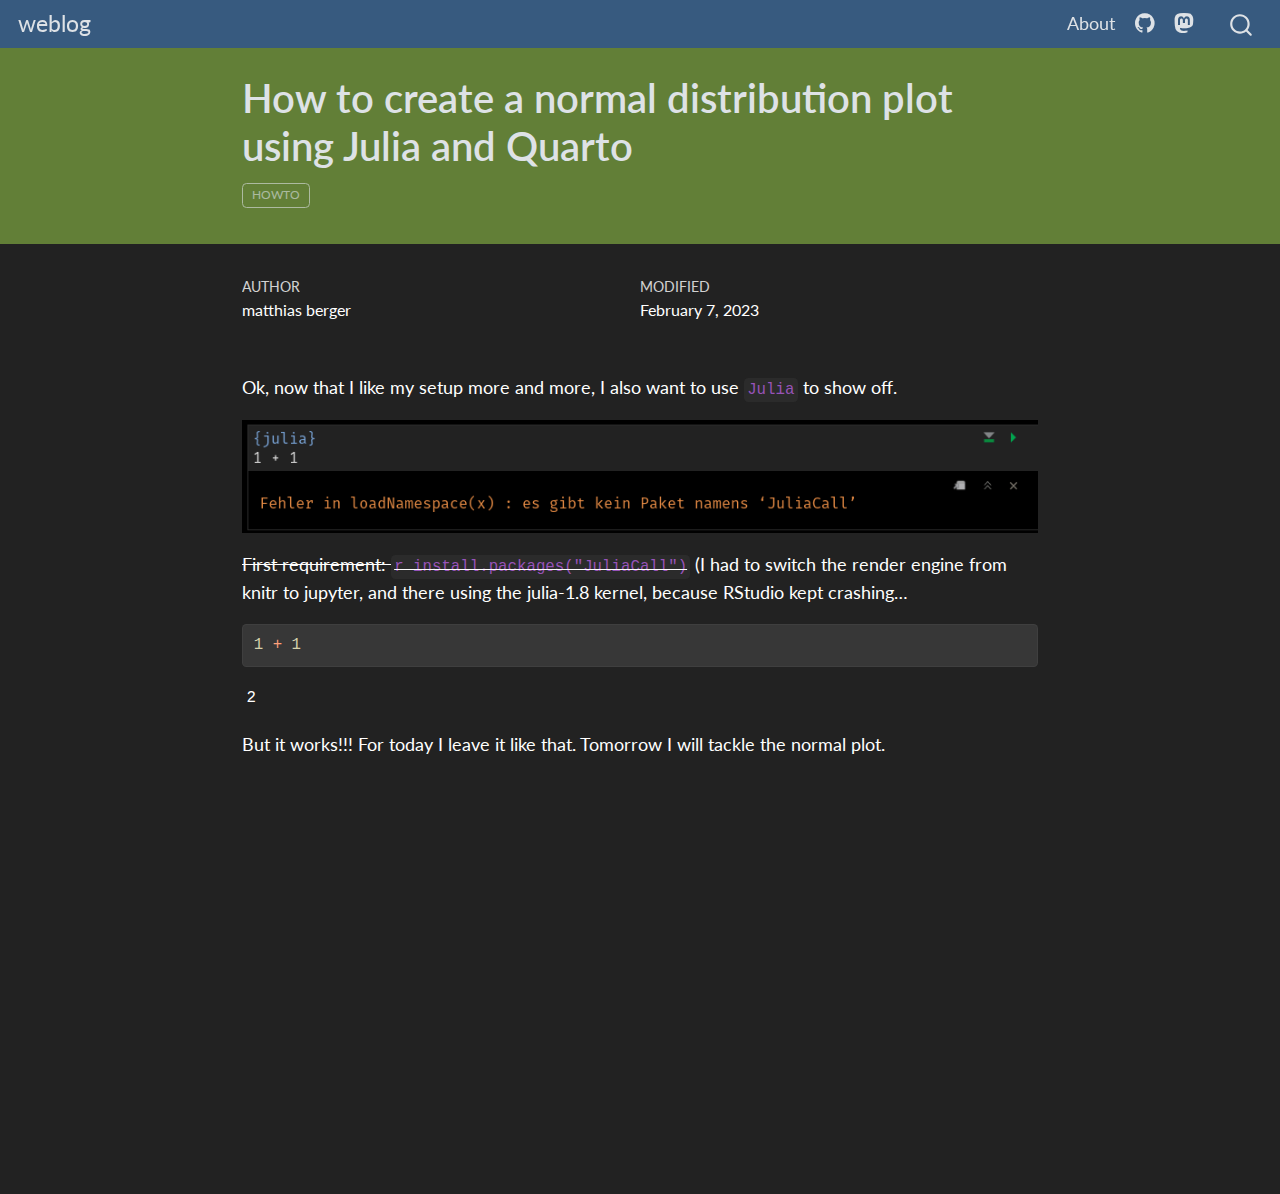
==== posts/first-time-julia/index.html @ 8086cf8e "Built site for gh-pages" ====
<!DOCTYPE html>
<html xmlns="http://www.w3.org/1999/xhtml" lang="en" xml:lang="en"><head>

<meta charset="utf-8">
<meta name="generator" content="quarto-1.2.335">

<meta name="viewport" content="width=device-width, initial-scale=1.0, user-scalable=yes">

<meta name="author" content="matthias berger">

<title>weblog - How to create a normal distribution plot using Julia and Quarto</title>
<style>
code{white-space: pre-wrap;}
span.smallcaps{font-variant: small-caps;}
div.columns{display: flex; gap: min(4vw, 1.5em);}
div.column{flex: auto; overflow-x: auto;}
div.hanging-indent{margin-left: 1.5em; text-indent: -1.5em;}
ul.task-list{list-style: none;}
ul.task-list li input[type="checkbox"] {
  width: 0.8em;
  margin: 0 0.8em 0.2em -1.6em;
  vertical-align: middle;
}
pre > code.sourceCode { white-space: pre; position: relative; }
pre > code.sourceCode > span { display: inline-block; line-height: 1.25; }
pre > code.sourceCode > span:empty { height: 1.2em; }
.sourceCode { overflow: visible; }
code.sourceCode > span { color: inherit; text-decoration: inherit; }
div.sourceCode { margin: 1em 0; }
pre.sourceCode { margin: 0; }
@media screen {
div.sourceCode { overflow: auto; }
}
@media print {
pre > code.sourceCode { white-space: pre-wrap; }
pre > code.sourceCode > span { text-indent: -5em; padding-left: 5em; }
}
pre.numberSource code
  { counter-reset: source-line 0; }
pre.numberSource code > span
  { position: relative; left: -4em; counter-increment: source-line; }
pre.numberSource code > span > a:first-child::before
  { content: counter(source-line);
    position: relative; left: -1em; text-align: right; vertical-align: baseline;
    border: none; display: inline-block;
    -webkit-touch-callout: none; -webkit-user-select: none;
    -khtml-user-select: none; -moz-user-select: none;
    -ms-user-select: none; user-select: none;
    padding: 0 4px; width: 4em;
    color: #aaaaaa;
  }
pre.numberSource { margin-left: 3em; border-left: 1px solid #aaaaaa;  padding-left: 4px; }
div.sourceCode
  {   }
@media screen {
pre > code.sourceCode > span > a:first-child::before { text-decoration: underline; }
}
code span.al { color: #ff0000; font-weight: bold; } /* Alert */
code span.an { color: #60a0b0; font-weight: bold; font-style: italic; } /* Annotation */
code span.at { color: #7d9029; } /* Attribute */
code span.bn { color: #40a070; } /* BaseN */
code span.bu { color: #008000; } /* BuiltIn */
code span.cf { color: #007020; font-weight: bold; } /* ControlFlow */
code span.ch { color: #4070a0; } /* Char */
code span.cn { color: #880000; } /* Constant */
code span.co { color: #60a0b0; font-style: italic; } /* Comment */
code span.cv { color: #60a0b0; font-weight: bold; font-style: italic; } /* CommentVar */
code span.do { color: #ba2121; font-style: italic; } /* Documentation */
code span.dt { color: #902000; } /* DataType */
code span.dv { color: #40a070; } /* DecVal */
code span.er { color: #ff0000; font-weight: bold; } /* Error */
code span.ex { } /* Extension */
code span.fl { color: #40a070; } /* Float */
code span.fu { color: #06287e; } /* Function */
code span.im { color: #008000; font-weight: bold; } /* Import */
code span.in { color: #60a0b0; font-weight: bold; font-style: italic; } /* Information */
code span.kw { color: #007020; font-weight: bold; } /* Keyword */
code span.op { color: #666666; } /* Operator */
code span.ot { color: #007020; } /* Other */
code span.pp { color: #bc7a00; } /* Preprocessor */
code span.sc { color: #4070a0; } /* SpecialChar */
code span.ss { color: #bb6688; } /* SpecialString */
code span.st { color: #4070a0; } /* String */
code span.va { color: #19177c; } /* Variable */
code span.vs { color: #4070a0; } /* VerbatimString */
code span.wa { color: #60a0b0; font-weight: bold; font-style: italic; } /* Warning */
</style>


<script src="../../site_libs/quarto-nav/quarto-nav.js"></script>
<script src="../../site_libs/quarto-nav/headroom.min.js"></script>
<script src="../../site_libs/clipboard/clipboard.min.js"></script>
<script src="../../site_libs/quarto-search/autocomplete.umd.js"></script>
<script src="../../site_libs/quarto-search/fuse.min.js"></script>
<script src="../../site_libs/quarto-search/quarto-search.js"></script>
<meta name="quarto:offset" content="../../">
<script src="../../site_libs/quarto-html/quarto.js"></script>
<script src="../../site_libs/quarto-html/popper.min.js"></script>
<script src="../../site_libs/quarto-html/tippy.umd.min.js"></script>
<script src="../../site_libs/quarto-html/anchor.min.js"></script>
<link href="../../site_libs/quarto-html/tippy.css" rel="stylesheet">
<link href="../../site_libs/quarto-html/quarto-syntax-highlighting-dark.css" rel="stylesheet" id="quarto-text-highlighting-styles">
<script src="../../site_libs/bootstrap/bootstrap.min.js"></script>
<link href="../../site_libs/bootstrap/bootstrap-icons.css" rel="stylesheet">
<link href="../../site_libs/bootstrap/bootstrap.min.css" rel="stylesheet" id="quarto-bootstrap" data-mode="dark">
<script id="quarto-search-options" type="application/json">{
  "location": "navbar",
  "copy-button": false,
  "collapse-after": 3,
  "panel-placement": "end",
  "type": "overlay",
  "limit": 20,
  "language": {
    "search-no-results-text": "No results",
    "search-matching-documents-text": "matching documents",
    "search-copy-link-title": "Copy link to search",
    "search-hide-matches-text": "Hide additional matches",
    "search-more-match-text": "more match in this document",
    "search-more-matches-text": "more matches in this document",
    "search-clear-button-title": "Clear",
    "search-detached-cancel-button-title": "Cancel",
    "search-submit-button-title": "Submit"
  }
}</script>


<link rel="stylesheet" href="../../styles.css">
</head>

<body class="nav-fixed fullcontent">

<div id="quarto-search-results"></div>
  <header id="quarto-header" class="headroom fixed-top">
    <nav class="navbar navbar-expand-lg navbar-dark ">
      <div class="navbar-container container-fluid">
      <div class="navbar-brand-container">
    <a class="navbar-brand" href="../../index.html">
    <span class="navbar-title">weblog</span>
    </a>
  </div>
          <button class="navbar-toggler" type="button" data-bs-toggle="collapse" data-bs-target="#navbarCollapse" aria-controls="navbarCollapse" aria-expanded="false" aria-label="Toggle navigation" onclick="if (window.quartoToggleHeadroom) { window.quartoToggleHeadroom(); }">
  <span class="navbar-toggler-icon"></span>
</button>
          <div class="collapse navbar-collapse" id="navbarCollapse">
            <ul class="navbar-nav navbar-nav-scroll ms-auto">
  <li class="nav-item">
    <a class="nav-link" href="../../about.html">
 <span class="menu-text">About</span></a>
  </li>  
  <li class="nav-item compact">
    <a class="nav-link" href="https://github.com/"><i class="bi bi-github" role="img">
</i> 
 <span class="menu-text"></span></a>
  </li>  
  <li class="nav-item compact">
    <a class="nav-link" href="https://fosstodon.org"><i class="bi bi-mastodon" role="img">
</i> 
 <span class="menu-text"></span></a>
  </li>  
</ul>
              <div id="quarto-search" class="" title="Search"></div>
          </div> <!-- /navcollapse -->
      </div> <!-- /container-fluid -->
    </nav>
</header>
<!-- content -->
<header id="title-block-header" class="quarto-title-block default page-columns page-full">
  <div class="quarto-title-banner page-columns page-full">
    <div class="quarto-title column-body">
      <h1 class="title">How to create a normal distribution plot using Julia and Quarto</h1>
                                <div class="quarto-categories">
                <div class="quarto-category">howto</div>
              </div>
                  </div>
  </div>
    
  
  <div class="quarto-title-meta">

      <div>
      <div class="quarto-title-meta-heading">Author</div>
      <div class="quarto-title-meta-contents">
               <p>matthias berger </p>
            </div>
    </div>
      
    
      <div>
      <div class="quarto-title-meta-heading">Modified</div>
      <div class="quarto-title-meta-contents">
        <p class="date-modified">February 7, 2023</p>
      </div>
    </div>
      
    </div>
    
  
  </header><div id="quarto-content" class="quarto-container page-columns page-rows-contents page-layout-article page-navbar">
<!-- sidebar -->
<!-- margin-sidebar -->
    
<!-- main -->
<main class="content quarto-banner-title-block" id="quarto-document-content">




<p>Ok, now that I like my setup more and more, I also want to use <code>Julia</code> to show off.</p>
<p><img src="images/image-1199289492.png" class="img-fluid"></p>
<p><del>First requirement: <code>r install.packages("JuliaCall")</code></del> (I had to switch the render engine from knitr to jupyter, and there using the julia-1.8 kernel, because RStudio kept crashing…</p>
<div class="cell" data-execution_count="1">
<div class="sourceCode cell-code" id="cb1"><pre class="sourceCode julia code-with-copy"><code class="sourceCode julia"><span id="cb1-1"><a href="#cb1-1" aria-hidden="true" tabindex="-1"></a><span class="fl">1</span> <span class="op">+</span> <span class="fl">1</span></span></code><button title="Copy to Clipboard" class="code-copy-button"><i class="bi"></i></button></pre></div>
<div class="cell-output cell-output-display" data-execution_count="2">
<pre><code>2</code></pre>
</div>
</div>
<p>But it works!!! For today I leave it like that. Tomorrow I will tackle the normal plot.</p>



</main> <!-- /main -->
<script id="quarto-html-after-body" type="application/javascript">
window.document.addEventListener("DOMContentLoaded", function (event) {
  const toggleBodyColorMode = (bsSheetEl) => {
    const mode = bsSheetEl.getAttribute("data-mode");
    const bodyEl = window.document.querySelector("body");
    if (mode === "dark") {
      bodyEl.classList.add("quarto-dark");
      bodyEl.classList.remove("quarto-light");
    } else {
      bodyEl.classList.add("quarto-light");
      bodyEl.classList.remove("quarto-dark");
    }
  }
  const toggleBodyColorPrimary = () => {
    const bsSheetEl = window.document.querySelector("link#quarto-bootstrap");
    if (bsSheetEl) {
      toggleBodyColorMode(bsSheetEl);
    }
  }
  toggleBodyColorPrimary();  
  const icon = "";
  const anchorJS = new window.AnchorJS();
  anchorJS.options = {
    placement: 'right',
    icon: icon
  };
  anchorJS.add('.anchored');
  const clipboard = new window.ClipboardJS('.code-copy-button', {
    target: function(trigger) {
      return trigger.previousElementSibling;
    }
  });
  clipboard.on('success', function(e) {
    // button target
    const button = e.trigger;
    // don't keep focus
    button.blur();
    // flash "checked"
    button.classList.add('code-copy-button-checked');
    var currentTitle = button.getAttribute("title");
    button.setAttribute("title", "Copied!");
    let tooltip;
    if (window.bootstrap) {
      button.setAttribute("data-bs-toggle", "tooltip");
      button.setAttribute("data-bs-placement", "left");
      button.setAttribute("data-bs-title", "Copied!");
      tooltip = new bootstrap.Tooltip(button, 
        { trigger: "manual", 
          customClass: "code-copy-button-tooltip",
          offset: [0, -8]});
      tooltip.show();    
    }
    setTimeout(function() {
      if (tooltip) {
        tooltip.hide();
        button.removeAttribute("data-bs-title");
        button.removeAttribute("data-bs-toggle");
        button.removeAttribute("data-bs-placement");
      }
      button.setAttribute("title", currentTitle);
      button.classList.remove('code-copy-button-checked');
    }, 1000);
    // clear code selection
    e.clearSelection();
  });
  function tippyHover(el, contentFn) {
    const config = {
      allowHTML: true,
      content: contentFn,
      maxWidth: 500,
      delay: 100,
      arrow: false,
      appendTo: function(el) {
          return el.parentElement;
      },
      interactive: true,
      interactiveBorder: 10,
      theme: 'quarto',
      placement: 'bottom-start'
    };
    window.tippy(el, config); 
  }
  const noterefs = window.document.querySelectorAll('a[role="doc-noteref"]');
  for (var i=0; i<noterefs.length; i++) {
    const ref = noterefs[i];
    tippyHover(ref, function() {
      // use id or data attribute instead here
      let href = ref.getAttribute('data-footnote-href') || ref.getAttribute('href');
      try { href = new URL(href).hash; } catch {}
      const id = href.replace(/^#\/?/, "");
      const note = window.document.getElementById(id);
      return note.innerHTML;
    });
  }
  const findCites = (el) => {
    const parentEl = el.parentElement;
    if (parentEl) {
      const cites = parentEl.dataset.cites;
      if (cites) {
        return {
          el,
          cites: cites.split(' ')
        };
      } else {
        return findCites(el.parentElement)
      }
    } else {
      return undefined;
    }
  };
  var bibliorefs = window.document.querySelectorAll('a[role="doc-biblioref"]');
  for (var i=0; i<bibliorefs.length; i++) {
    const ref = bibliorefs[i];
    const citeInfo = findCites(ref);
    if (citeInfo) {
      tippyHover(citeInfo.el, function() {
        var popup = window.document.createElement('div');
        citeInfo.cites.forEach(function(cite) {
          var citeDiv = window.document.createElement('div');
          citeDiv.classList.add('hanging-indent');
          citeDiv.classList.add('csl-entry');
          var biblioDiv = window.document.getElementById('ref-' + cite);
          if (biblioDiv) {
            citeDiv.innerHTML = biblioDiv.innerHTML;
          }
          popup.appendChild(citeDiv);
        });
        return popup.innerHTML;
      });
    }
  }
});
</script>
</div> <!-- /content -->



</body></html>
---- site_libs/quarto-html/tippy.css ----
.tippy-box[data-animation=fade][data-state=hidden]{opacity:0}[data-tippy-root]{max-width:calc(100vw - 10px)}.tippy-box{position:relative;background-color:#333;color:#fff;border-radius:4px;font-size:14px;line-height:1.4;white-space:normal;outline:0;transition-property:transform,visibility,opacity}.tippy-box[data-placement^=top]>.tippy-arrow{bottom:0}.tippy-box[data-placement^=top]>.tippy-arrow:before{bottom:-7px;left:0;border-width:8px 8px 0;border-top-color:initial;transform-origin:center top}.tippy-box[data-placement^=bottom]>.tippy-arrow{top:0}.tippy-box[data-placement^=bottom]>.tippy-arrow:before{top:-7px;left:0;border-width:0 8px 8px;border-bottom-color:initial;transform-origin:center bottom}.tippy-box[data-placement^=left]>.tippy-arrow{right:0}.tippy-box[data-placement^=left]>.tippy-arrow:before{border-width:8px 0 8px 8px;border-left-color:initial;right:-7px;transform-origin:center left}.tippy-box[data-placement^=right]>.tippy-arrow{left:0}.tippy-box[data-placement^=right]>.tippy-arrow:before{left:-7px;border-width:8px 8px 8px 0;border-right-color:initial;transform-origin:center right}.tippy-box[data-inertia][data-state=visible]{transition-timing-function:cubic-bezier(.54,1.5,.38,1.11)}.tippy-arrow{width:16px;height:16px;color:#333}.tippy-arrow:before{content:"";position:absolute;border-color:transparent;border-style:solid}.tippy-content{position:relative;padding:5px 9px;z-index:1}
---- site_libs/quarto-html/quarto-syntax-highlighting-dark.css ----
/* quarto syntax highlight colors */
:root {
  --quarto-hl-al-color: #f07178;
  --quarto-hl-an-color: #d4d0ab;
  --quarto-hl-at-color: #00e0e0;
  --quarto-hl-bn-color: #d4d0ab;
  --quarto-hl-bu-color: #abe338;
  --quarto-hl-ch-color: #abe338;
  --quarto-hl-co-color: #f8f8f2;
  --quarto-hl-cv-color: #ffd700;
  --quarto-hl-cn-color: #ffd700;
  --quarto-hl-cf-color: #ffa07a;
  --quarto-hl-dt-color: #ffa07a;
  --quarto-hl-dv-color: #d4d0ab;
  --quarto-hl-do-color: #f8f8f2;
  --quarto-hl-er-color: #f07178;
  --quarto-hl-ex-color: #00e0e0;
  --quarto-hl-fl-color: #d4d0ab;
  --quarto-hl-fu-color: #ffa07a;
  --quarto-hl-im-color: #abe338;
  --quarto-hl-in-color: #d4d0ab;
  --quarto-hl-kw-color: #ffa07a;
  --quarto-hl-op-color: #ffa07a;
  --quarto-hl-ot-color: #00e0e0;
  --quarto-hl-pp-color: #dcc6e0;
  --quarto-hl-re-color: #00e0e0;
  --quarto-hl-sc-color: #abe338;
  --quarto-hl-ss-color: #abe338;
  --quarto-hl-st-color: #abe338;
  --quarto-hl-va-color: #00e0e0;
  --quarto-hl-vs-color: #abe338;
  --quarto-hl-wa-color: #dcc6e0;
}

/* other quarto variables */
:root {
  --quarto-font-monospace: SFMono-Regular, Menlo, Monaco, Consolas, "Liberation Mono", "Courier New", monospace;
}

code span.al {
  font-weight: bold;
  color: #f07178;
}

code span.an {
  color: #d4d0ab;
}

code span.at {
  color: #00e0e0;
}

code span.bn {
  color: #d4d0ab;
}

code span.bu {
  color: #abe338;
}

code span.ch {
  color: #abe338;
}

code span.co {
  font-style: italic;
  color: #f8f8f2;
}

code span.cv {
  color: #ffd700;
}

code span.cn {
  color: #ffd700;
}

code span.cf {
  font-weight: bold;
  color: #ffa07a;
}

code span.dt {
  color: #ffa07a;
}

code span.dv {
  color: #d4d0ab;
}

code span.do {
  color: #f8f8f2;
}

code span.er {
  color: #f07178;
  text-decoration: underline;
}

code span.ex {
  font-weight: bold;
  color: #00e0e0;
}

code span.fl {
  color: #d4d0ab;
}

code span.fu {
  color: #ffa07a;
}

code span.im {
  color: #abe338;
}

code span.in {
  color: #d4d0ab;
}

code span.kw {
  font-weight: bold;
  color: #ffa07a;
}

pre > code.sourceCode > span {
  color: #f8f8f2;
}

code span {
  color: #f8f8f2;
}

code.sourceCode > span {
  color: #f8f8f2;
}

div.sourceCode,
div.sourceCode pre.sourceCode {
  color: #f8f8f2;
}

code span.op {
  color: #ffa07a;
}

code span.ot {
  color: #00e0e0;
}

code span.pp {
  color: #dcc6e0;
}

code span.re {
  color: #00e0e0;
}

code span.sc {
  color: #abe338;
}

code span.ss {
  color: #abe338;
}

code span.st {
  color: #abe338;
}

code span.va {
  color: #00e0e0;
}

code span.vs {
  color: #abe338;
}

code span.wa {
  color: #dcc6e0;
}

.prevent-inlining {
  content: "</";
}

/*# sourceMappingURL=935a306eefa94366c21e1a970dddb765.css.map */
---- styles.css ----
/* css styles */
.navbar {
	position: relative;
	display: flex;
	display: -webkit-flex;
	flex-wrap: wrap;
	-webkit-flex-wrap: wrap;
	align-items: center;
	-webkit-align-items: center;
	justify-content: space-between;
	-webkit-justify-content: space-between;
	padding-top: 0rem;
	padding-bottom: 0rem;
}

.quarto-title-banner {
	margin-bottom: 1em;
	color: #dee2e6;
	background: #627f37;
}

.quarto-title-banner {
	padding-top: 1.5em;
	padding-bottom: 1.5em;
}
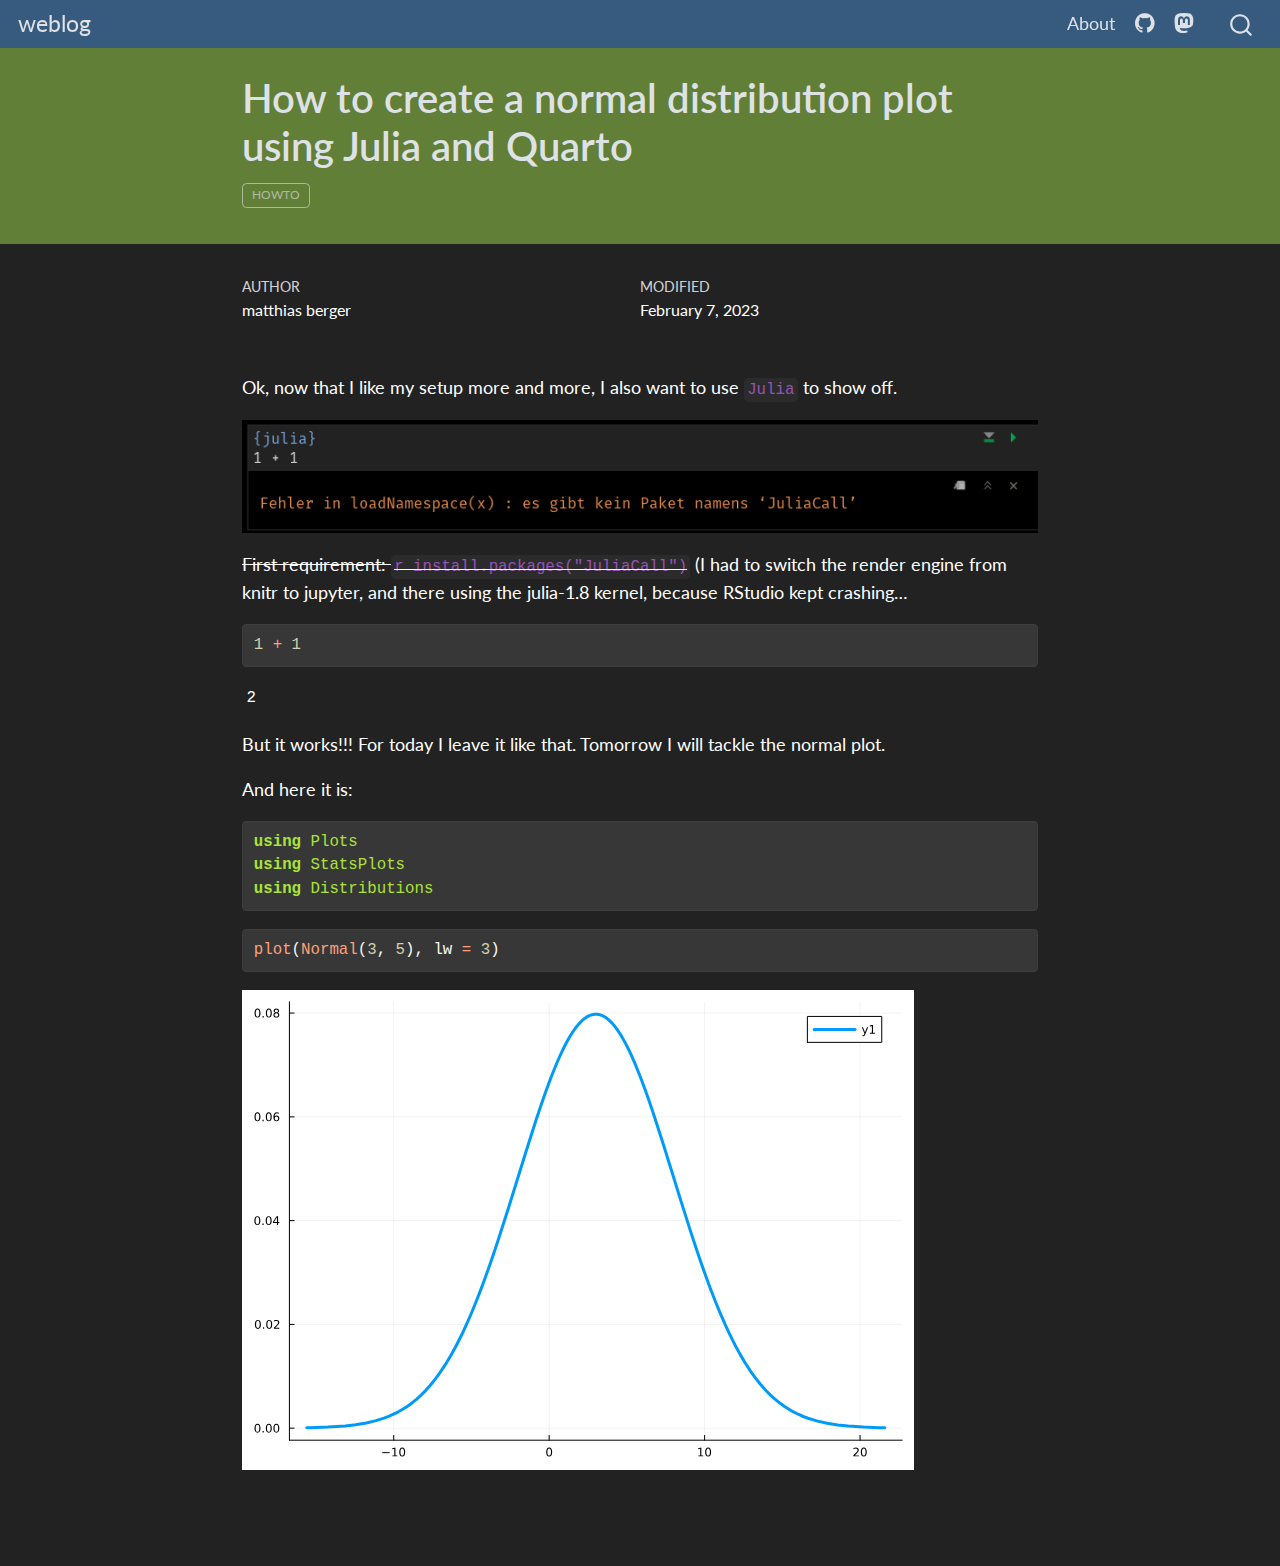
==== commit 416ca385: "Built site for gh-pages" ====
--- a/posts/first-time-julia/index.html
+++ b/posts/first-time-julia/index.html
@@ -215,6 +215,18 @@
 </div>
 </div>
 <p>But it works!!! For today I leave it like that. Tomorrow I will tackle the normal plot.</p>
+<p>And here it is:</p>
+<div class="cell" data-execution_count="2">
+<div class="sourceCode cell-code" id="cb3"><pre class="sourceCode julia code-with-copy"><code class="sourceCode julia"><span id="cb3-1"><a href="#cb3-1" aria-hidden="true" tabindex="-1"></a><span class="im">using</span> <span class="bu">Plots</span></span>
+<span id="cb3-2"><a href="#cb3-2" aria-hidden="true" tabindex="-1"></a><span class="im">using</span> <span class="bu">StatsPlots</span></span>
+<span id="cb3-3"><a href="#cb3-3" aria-hidden="true" tabindex="-1"></a><span class="im">using</span> <span class="bu">Distributions</span></span></code><button title="Copy to Clipboard" class="code-copy-button"><i class="bi"></i></button></pre></div>
+</div>
+<div class="cell" data-execution_count="3">
+<div class="sourceCode cell-code" id="cb4"><pre class="sourceCode julia code-with-copy"><code class="sourceCode julia"><span id="cb4-1"><a href="#cb4-1" aria-hidden="true" tabindex="-1"></a><span class="fu">plot</span>(<span class="fu">Normal</span>(<span class="fl">3</span>, <span class="fl">5</span>), lw <span class="op">=</span> <span class="fl">3</span>)</span></code><button title="Copy to Clipboard" class="code-copy-button"><i class="bi"></i></button></pre></div>
+<div class="cell-output cell-output-display" data-execution_count="4">
+<p><img src="index_files/figure-html/cell-4-output-1.svg" class="img-fluid"></p>
+</div>
+</div>
 
 
 
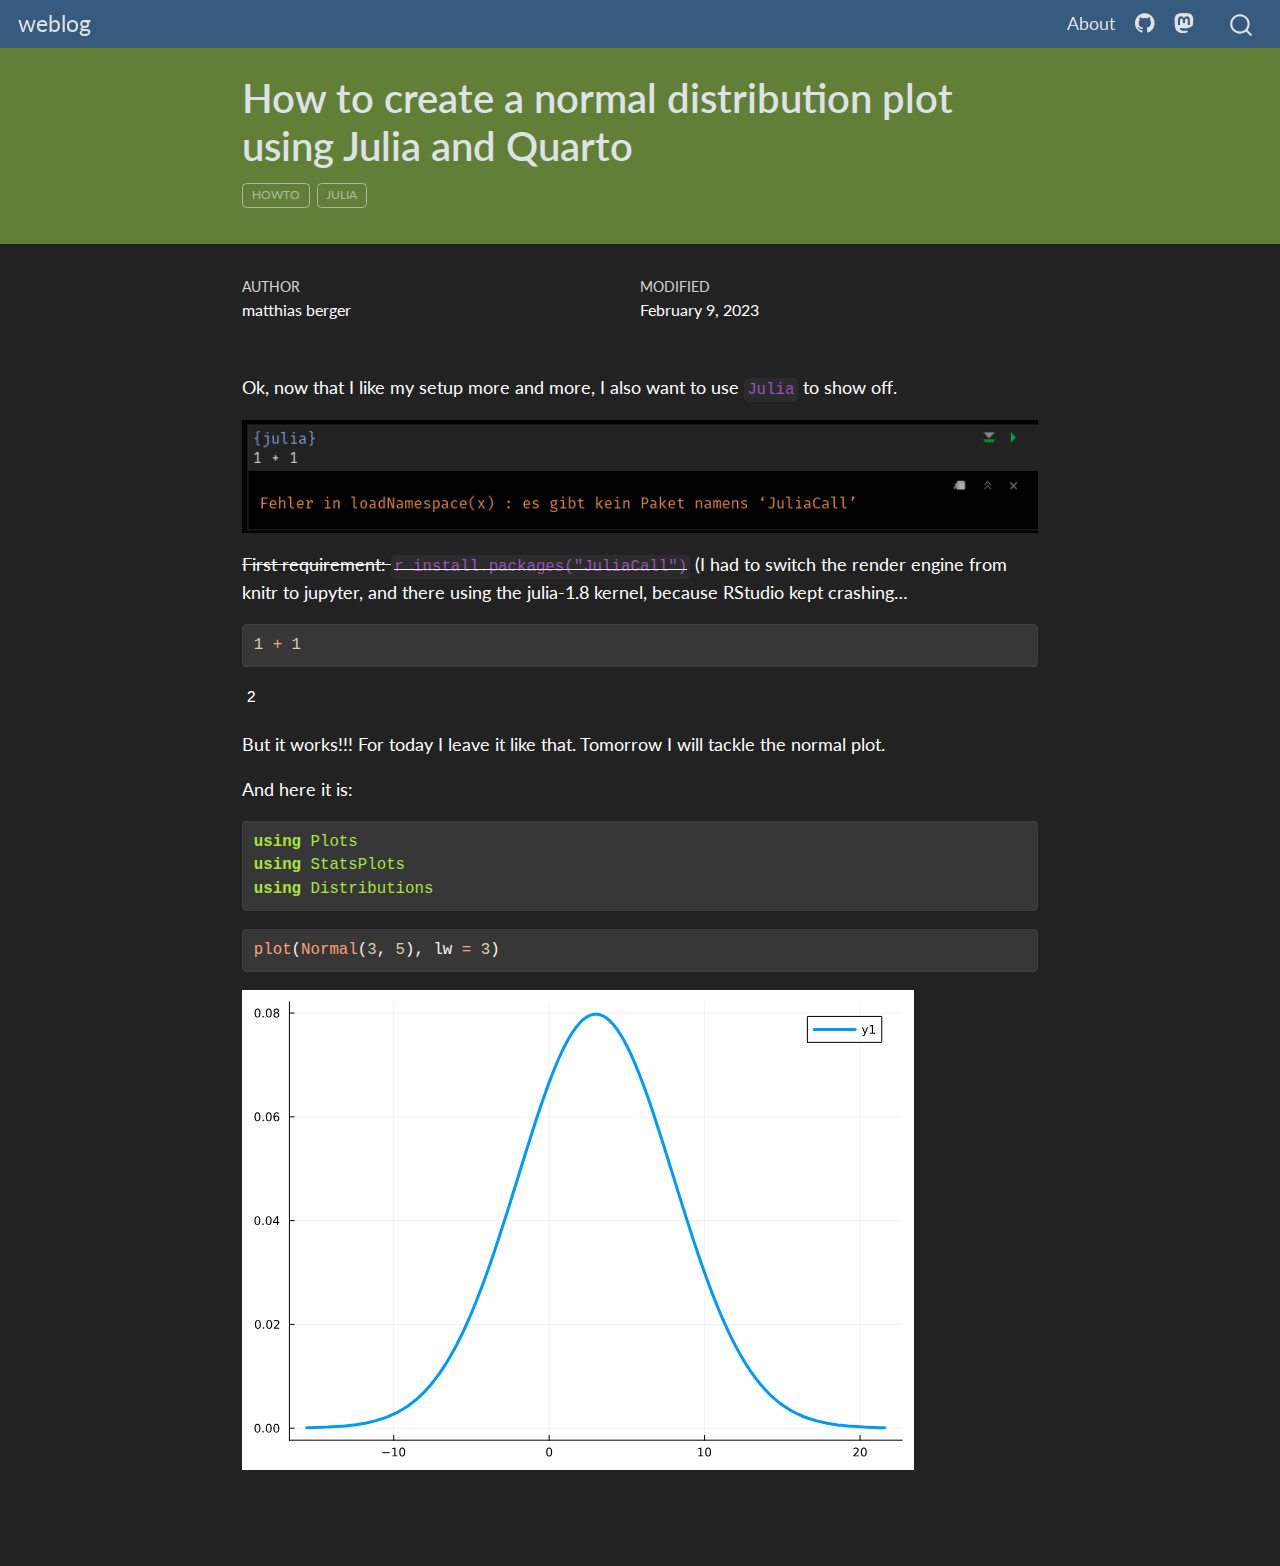
==== commit 7bb7fe29: "Built site for gh-pages" ====
--- a/posts/first-time-julia/index.html
+++ b/posts/first-time-julia/index.html
@@ -170,6 +170,7 @@
       <h1 class="title">How to create a normal distribution plot using Julia and Quarto</h1>
                                 <div class="quarto-categories">
                 <div class="quarto-category">howto</div>
+                <div class="quarto-category">julia</div>
               </div>
                   </div>
   </div>
@@ -188,7 +189,7 @@
       <div>
       <div class="quarto-title-meta-heading">Modified</div>
       <div class="quarto-title-meta-contents">
-        <p class="date-modified">February 7, 2023</p>
+        <p class="date-modified">February 9, 2023</p>
       </div>
     </div>
       
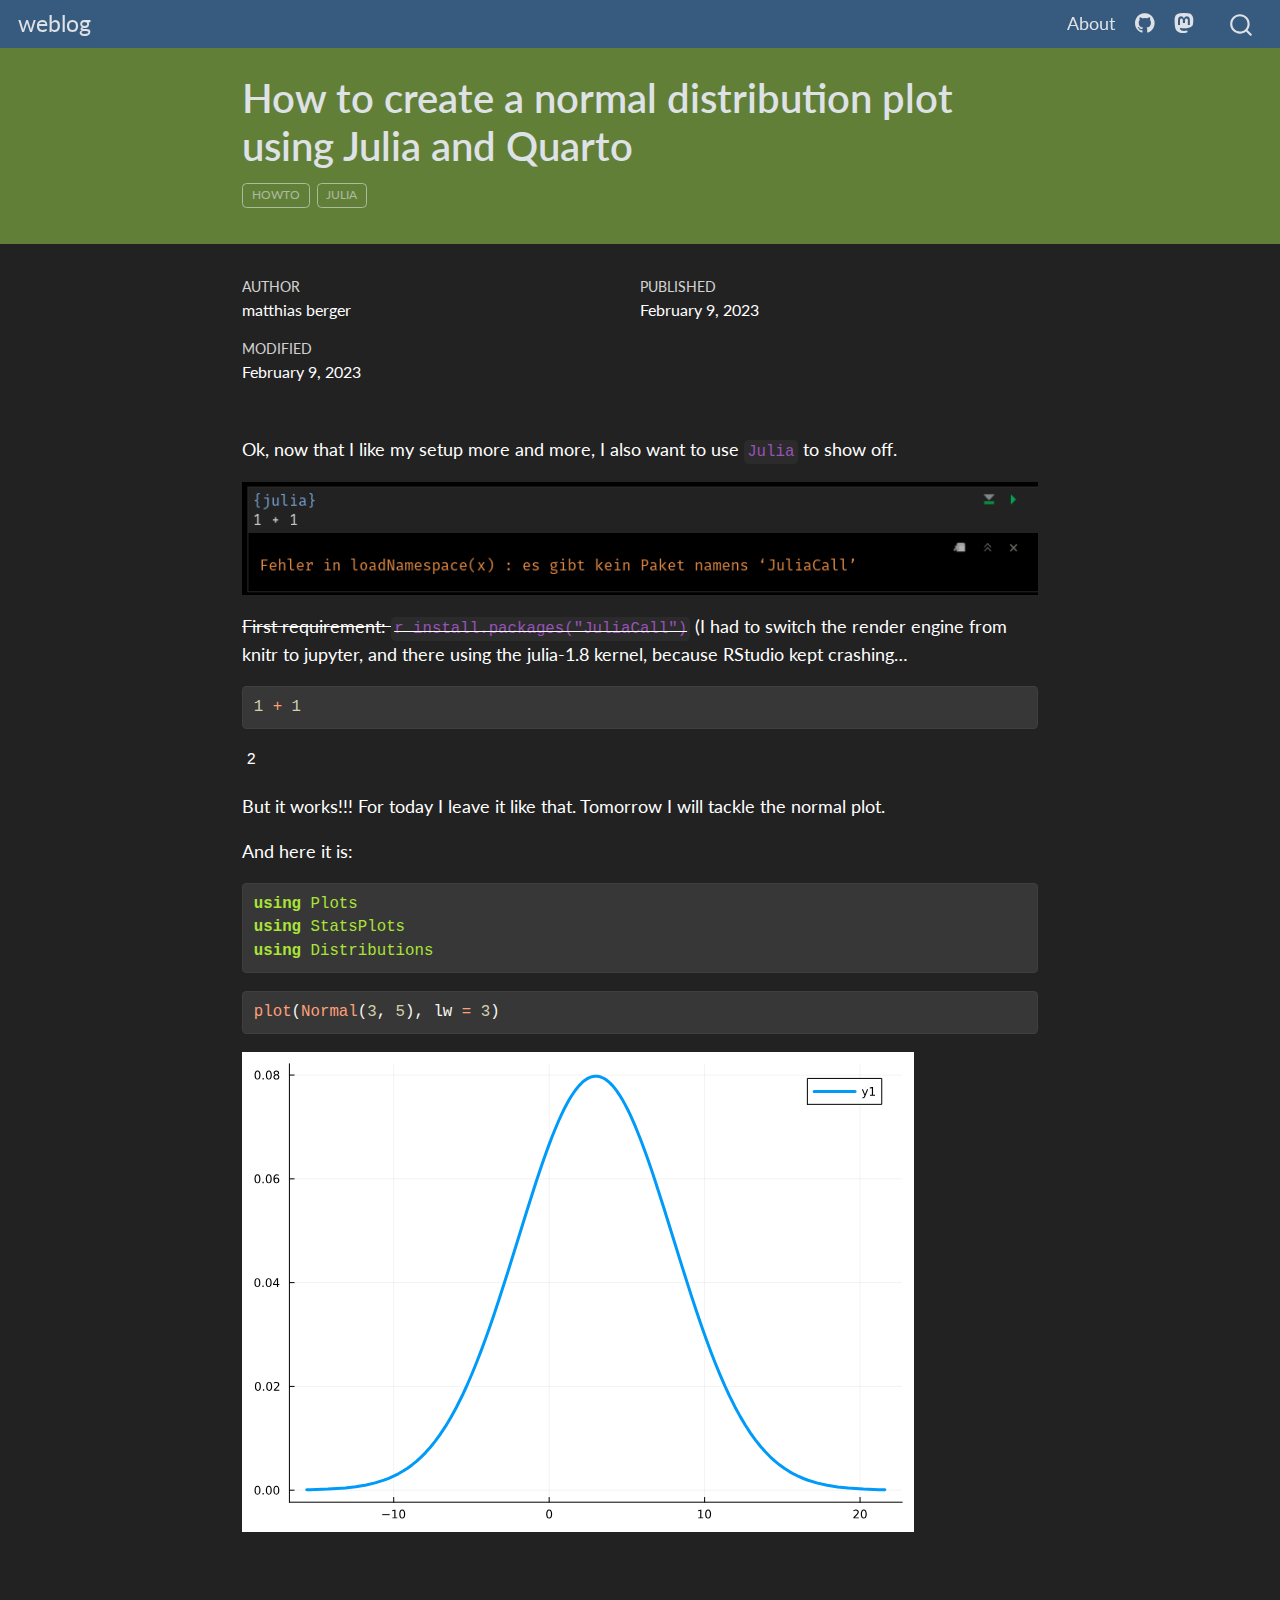
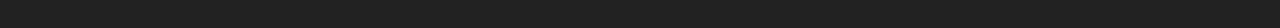
==== commit 8c7e9d7e: "Built site for gh-pages" ====
--- a/posts/first-time-julia/index.html
+++ b/posts/first-time-julia/index.html
@@ -7,6 +7,7 @@
 <meta name="viewport" content="width=device-width, initial-scale=1.0, user-scalable=yes">
 
 <meta name="author" content="matthias berger">
+<meta name="dcterms.date" content="2023-02-09">
 
 <title>weblog - How to create a normal distribution plot using Julia and Quarto</title>
 <style>
@@ -185,6 +186,12 @@
             </div>
     </div>
       
+      <div>
+      <div class="quarto-title-meta-heading">Published</div>
+      <div class="quarto-title-meta-contents">
+        <p class="date">February 9, 2023</p>
+      </div>
+    </div>
     
       <div>
       <div class="quarto-title-meta-heading">Modified</div>
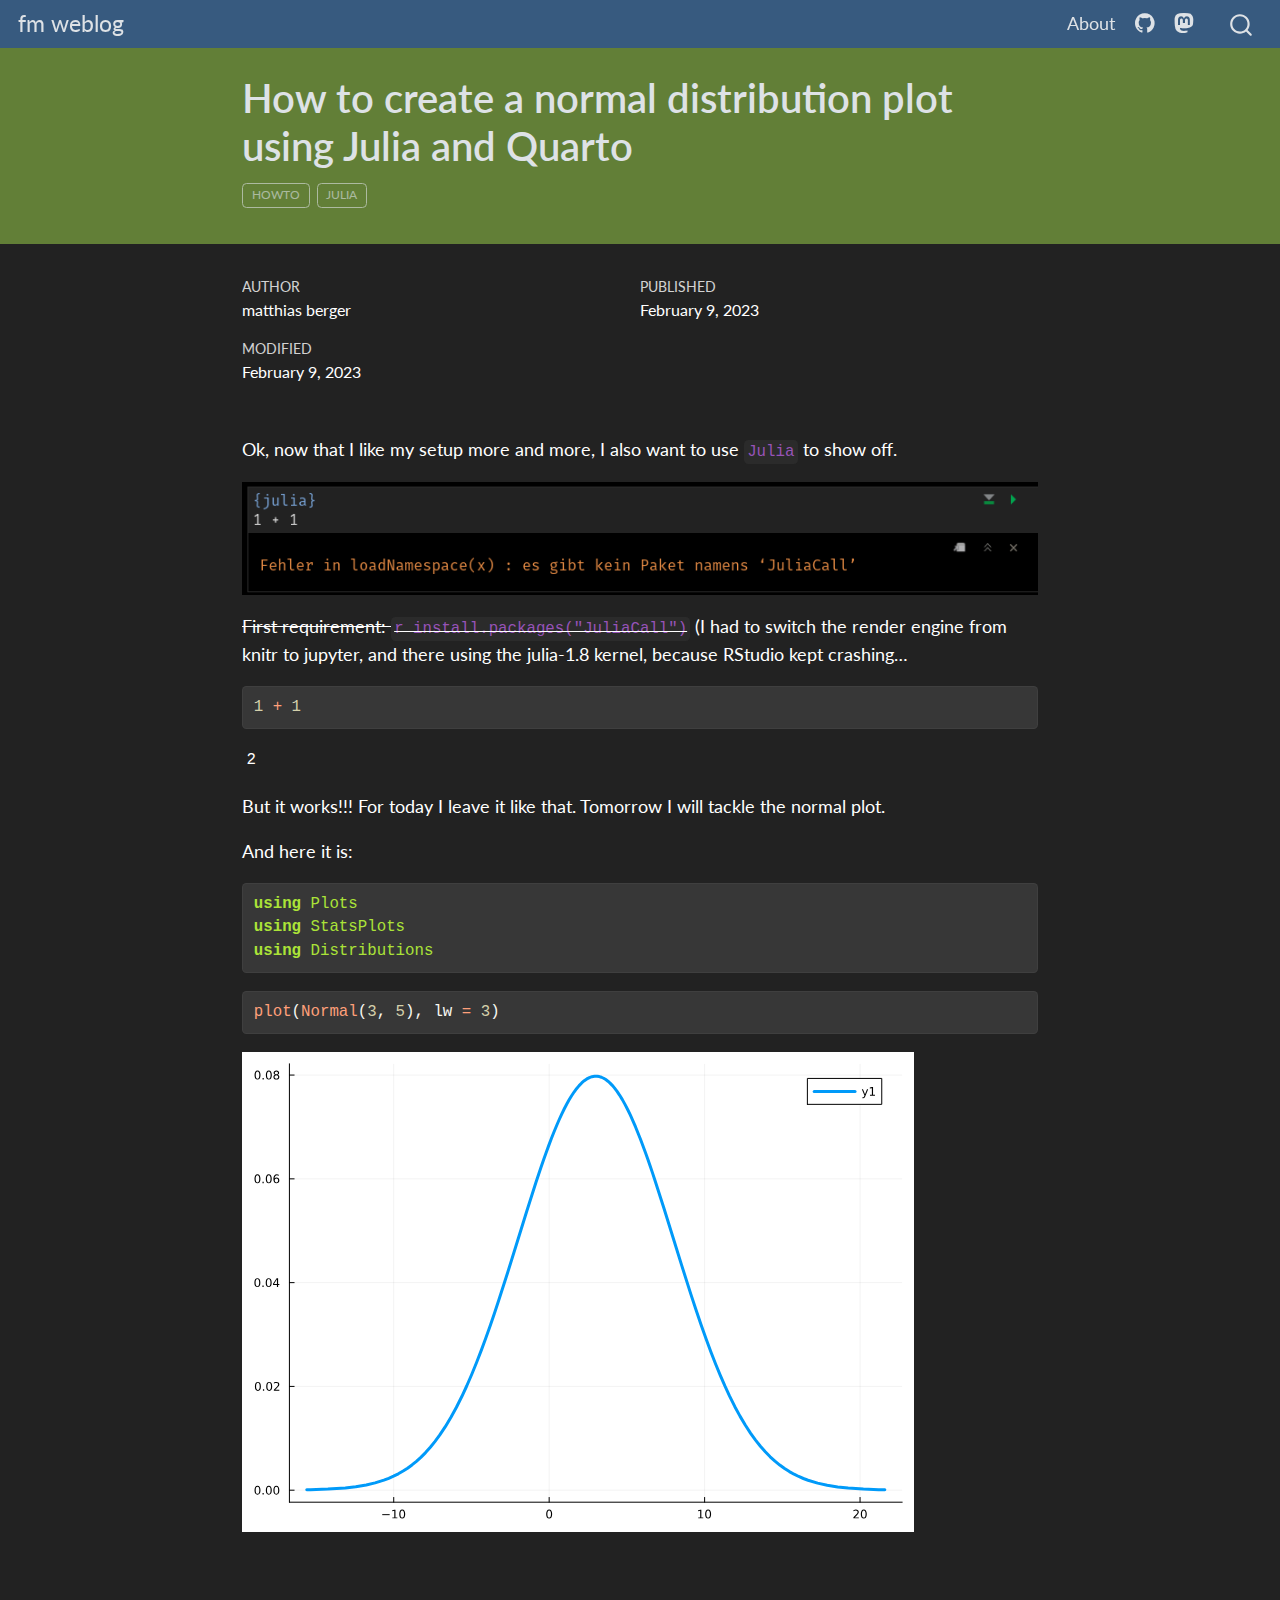
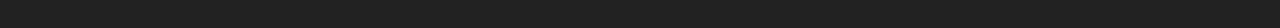
==== commit 8df3db0e: "Built site for gh-pages" ====
--- a/posts/first-time-julia/index.html
+++ b/posts/first-time-julia/index.html
@@ -9,7 +9,7 @@
 <meta name="author" content="matthias berger">
 <meta name="dcterms.date" content="2023-02-09">
 
-<title>weblog - How to create a normal distribution plot using Julia and Quarto</title>
+<title>fm weblog - How to create a normal distribution plot using Julia and Quarto</title>
 <style>
 code{white-space: pre-wrap;}
 span.smallcaps{font-variant: small-caps;}
@@ -136,7 +136,7 @@
       <div class="navbar-container container-fluid">
       <div class="navbar-brand-container">
     <a class="navbar-brand" href="../../index.html">
-    <span class="navbar-title">weblog</span>
+    <span class="navbar-title">fm weblog</span>
     </a>
   </div>
           <button class="navbar-toggler" type="button" data-bs-toggle="collapse" data-bs-target="#navbarCollapse" aria-controls="navbarCollapse" aria-expanded="false" aria-label="Toggle navigation" onclick="if (window.quartoToggleHeadroom) { window.quartoToggleHeadroom(); }">
@@ -149,12 +149,12 @@
  <span class="menu-text">About</span></a>
   </li>  
   <li class="nav-item compact">
-    <a class="nav-link" href="https://github.com/"><i class="bi bi-github" role="img">
+    <a class="nav-link" href="https://github.com/feinmann"><i class="bi bi-github" role="img">
 </i> 
  <span class="menu-text"></span></a>
   </li>  
   <li class="nav-item compact">
-    <a class="nav-link" href="https://fosstodon.org"><i class="bi bi-mastodon" role="img">
+    <a class="nav-link" href="https://fosstodon.org/@feinmann"><i class="bi bi-mastodon" role="img">
 </i> 
  <span class="menu-text"></span></a>
   </li>  
